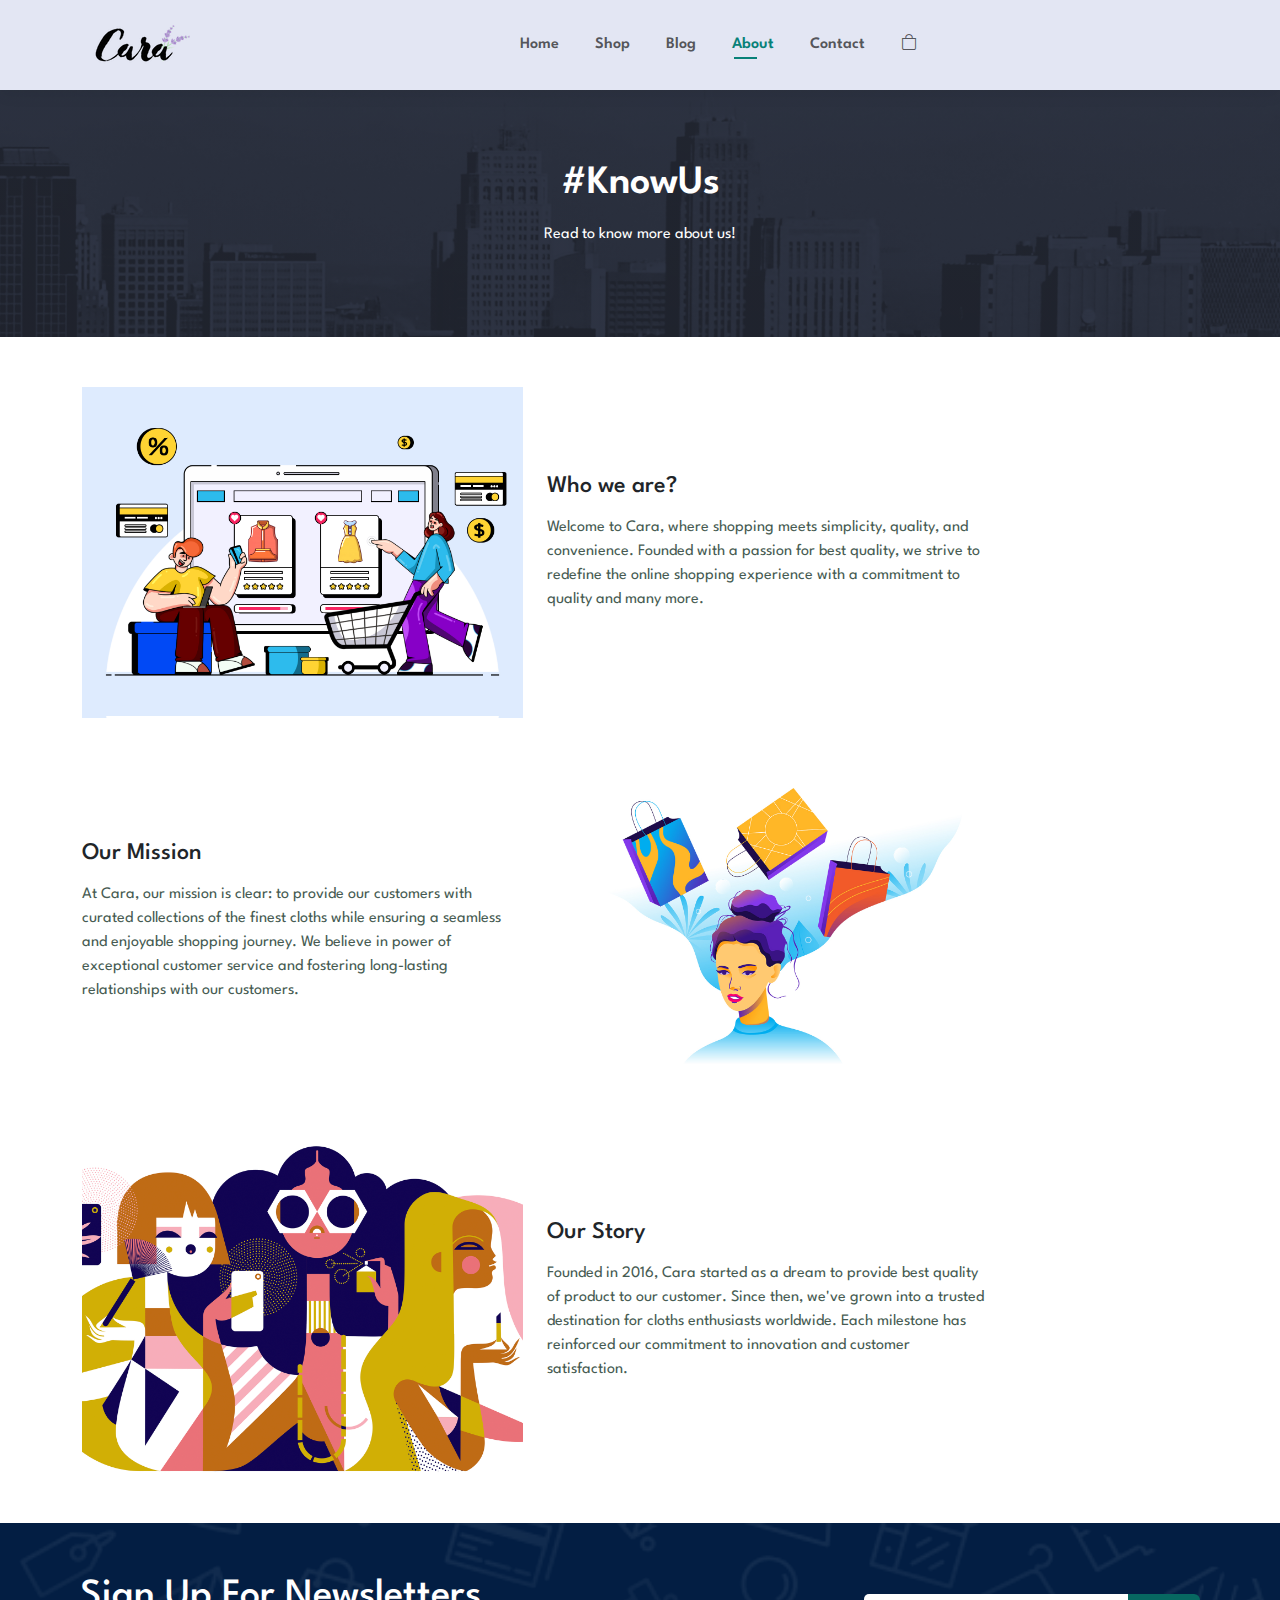
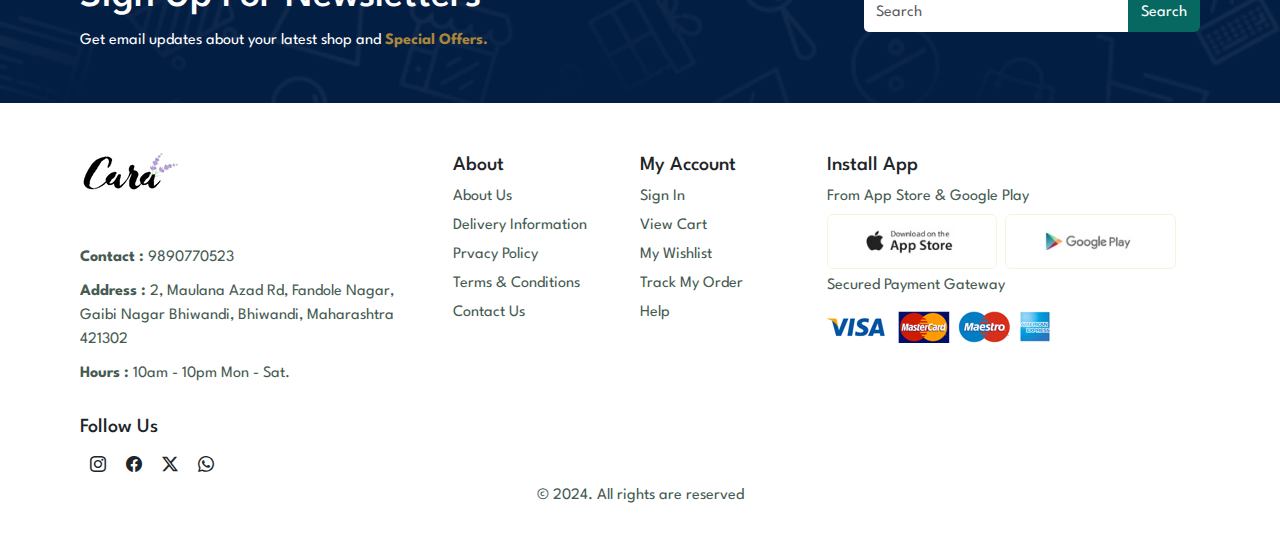
==== about.html @ 980c7d13 "cara site" ====
<!DOCTYPE html>
<html lang="en">
  <head>
    <meta charset="UTF-8" />
    <meta name="viewport" content="width=device-width, initial-scale=1.0" />
    <title>Cara | blog</title>
    <link
      href="https://cdn.jsdelivr.net/npm/bootstrap@5.3.3/dist/css/bootstrap.min.css"
      rel="stylesheet"
      integrity="sha384-QWTKZyjpPEjISv5WaRU9OFeRpok6YctnYmDr5pNlyT2bRjXh0JMhjY6hW+ALEwIH"
      crossorigin="anonymous"
    />
    <link rel="stylesheet" href="about.css" />
    <link
      rel="stylesheet"
      href="https://cdn.jsdelivr.net/npm/bootstrap-icons@1.11.3/font/bootstrap-icons.min.css"
    />
  </head>
  <body>
    <nav class="navbar navbar-expand-lg bg-body-tertiary">
      <div class="container-fluid">
        <a class="navbar-brand" href="#"
          ><img class="img-fluid" src="images/logo.png" alt=""
        /></a>
        <button
          class="navbar-toggler"
          type="button"
          data-bs-toggle="collapse"
          data-bs-target="#navbarSupportedContent"
          aria-controls="navbarSupportedContent"
          aria-expanded="false"
          aria-label="Toggle navigation"
        >
          <span class="navbar-toggler-icon"></span>
        </button>
        <div class="collapse navbar-collapse" id="navbarSupportedContent">
          <ul class="navbar-nav mb-2 mb-lg-0">
            <li class="nav-item">
              <a class="nav-link" aria-current="page" href="index.html">Home</a>
            </li>
            <li class="nav-item">
              <a class="nav-link" aria-current="page" href="shop.html">Shop</a>
            </li>
            <li class="nav-item">
              <a class="nav-link" aria-current="page" href="blog.html">Blog</a>
            </li>
            <li class="nav-item">
              <a class="nav-link active" aria-current="page" href="#">About</a>
            </li>
            <li class="nav-item">
              <a class="nav-link" aria-current="page" href="contact.html"
                >Contact</a
              >
            </li>
            <li class="nav-item">
              <a class="nav-link" aria-current="page" href="#"
                ><i class="bi bi-bag"></i>
              </a>
            </li>
          </ul>
        </div>
      </div>
    </nav>
    <div class="container-fluid bg">
      <div class="row">
        <div class="col banner-text">
          <h1>#KnowUs</h1>
          <p>Read to know more about us!</p>
        </div>
      </div>
    </div>
    <div class="container blog">
      <div class="row">
        <div class="row mb-4 mb-md-5">
          <div class="col-md-5">
            <div>
              <img class="img-fluid" src="images/About/a6.jpg" alt="" />
            </div>
          </div>
          <div class="col-md-5 align-content-center pt-3 pt-md-0">
            <h4>Who we are?</h4>
            <p>
              Welcome to Cara, where shopping meets simplicity, quality, and
              convenience. Founded with a passion for best quality, we strive to
              redefine the online shopping experience with a commitment to
              quality and many more.
            </p>
          </div>
        </div>
        <div class="row mb-4 mb-md-5">
          <div class="col-md-5 order-md-1">
            <img class="img-fluid" src="images/About/a5.jpg" alt="" />
          </div>
          <div class="col-md-5 align-content-center pt-3 pt-md-0">
            <h4>Our Mission</h4>
            <p>
              At Cara, our mission is clear: to provide our customers with
              curated collections of the finest cloths while ensuring a seamless
              and enjoyable shopping journey. We believe in power of exceptional
              customer service and fostering long-lasting relationships with our
              customers.
            </p>
          </div>
        </div>
        <div class="row mb-4 mb-md-5">
          <div class="col-md-5">
            <img class="img-fluid" src="images/About/a4.jpg" alt="" />
          </div>
          <div class="col-md-5 align-content-center pt-3 pt-md-0">
            <h4>Our Story</h4>
            <p>
              Founded in 2016, Cara started as a dream to provide best quality
              of product to our customer. Since then, we've grown into a trusted
              destination for cloths enthusiasts worldwide. Each milestone has
              reinforced our commitment to innovation and customer satisfaction.
            </p>
          </div>
        </div>
      </div>
    </div>

    <div class="container-fluid">
      <div class="row" id="bg-7">
        <div class="col">
          <h1>Sign Up For Newsletters</h1>
          <p>
            Get email updates about your latest shop and
            <span>Special Offers.</span>
          </p>
        </div>
        <div class="col">
          <form class="d-flex" role="search">
            <input
              class="form-control me-2"
              type="search"
              placeholder="Search"
              aria-label="Search"
            />
            <button class="btn" type="submit">Search</button>
          </form>
        </div>
      </div>
    </div>
    <div class="container-fluid" id="footer">
      <div class="row w-100">
        <div class="col-12 col-md-4">
          <div class="mb-5">
            <img class="img-fluid" src="images/logo.png" alt="" />
          </div>
          <div class="mb-4">
            <div class="d-flex">
              <p><b>Contact :</b> <span>9890770523</span></p>
              <!-- <h5>Contact:</h5>
                <p>9890770523</p> -->
            </div>
            <div class="d-flex">
              <p>
                <b>Address :</b>
                <span>
                  2, Maulana Azad Rd, Fandole Nagar, Gaibi Nagar Bhiwandi,
                  Bhiwandi, Maharashtra 421302</span
                >
              </p>
            </div>
            <div class="d-flex">
              <p><b>Hours :</b> <span>10am - 10pm Mon - Sat.</span></p>
            </div>
          </div>
          <div>
            <h5>Follow Us</h5>
            <div class="icons d-flex mt-3">
              <i class="bi bi-instagram"></i>
              <i class="bi bi-facebook"></i>
              <i class="bi bi-twitter-x"></i>
              <i class="bi bi-whatsapp"></i>
            </div>
          </div>
        </div>
        <div class="col-12 col-md-4">
          <div class="row">
            <div class="col">
              <h5>About</h5>
              <p>About Us</p>
              <p>Delivery Information</p>
              <p>Prvacy Policy</p>
              <p>Terms & Conditions</p>
              <p>Contact Us</p>
            </div>
            <div class="col">
              <h5>My Account</h5>
              <p>Sign In</p>
              <p>View Cart</p>
              <p>My Wishlist</p>
              <p>Track My Order</p>
              <p>Help</p>
            </div>
          </div>
        </div>

        <div class="col-12 col-md-4">
          <h5>Install App</h5>
          <p>From App Store & Google Play</p>
          <div class="d-flex">
            <button type="button" class="btn me-2">
              <img class="img-fluid" src="images/pay/app.jpg" alt="" />
            </button>
            <button type="button" class="btn">
              <img class="img-fluid" src="images/pay/play.jpg" alt="" />
            </button>
          </div>
          <p>Secured Payment Gateway</p>
          <img class="img-fluid mt-2" src="images/pay/pay.png" alt="" />
        </div>
      </div>
      <p class="w-100 text-center">&copy 2024. All rights are reserved</p>
    </div>
    <script
      src="https://cdn.jsdelivr.net/npm/bootstrap@5.3.3/dist/js/bootstrap.bundle.min.js"
      integrity="sha384-YvpcrYf0tY3lHB60NNkmXc5s9fDVZLESaAA55NDzOxhy9GkcIdslK1eN7N6jIeHz"
      crossorigin="anonymous"
    ></script>
    <script src="shop.js"></script>
  </body>
</html>
---- about.css ----
@import url(blog.css);
.bg {
  background: linear-gradient(0deg, rgb(10 10 10 / 30%), rgba(10, 10, 10, 0.3)),
    url(images/About/banner.png);
  background-position: right;
}
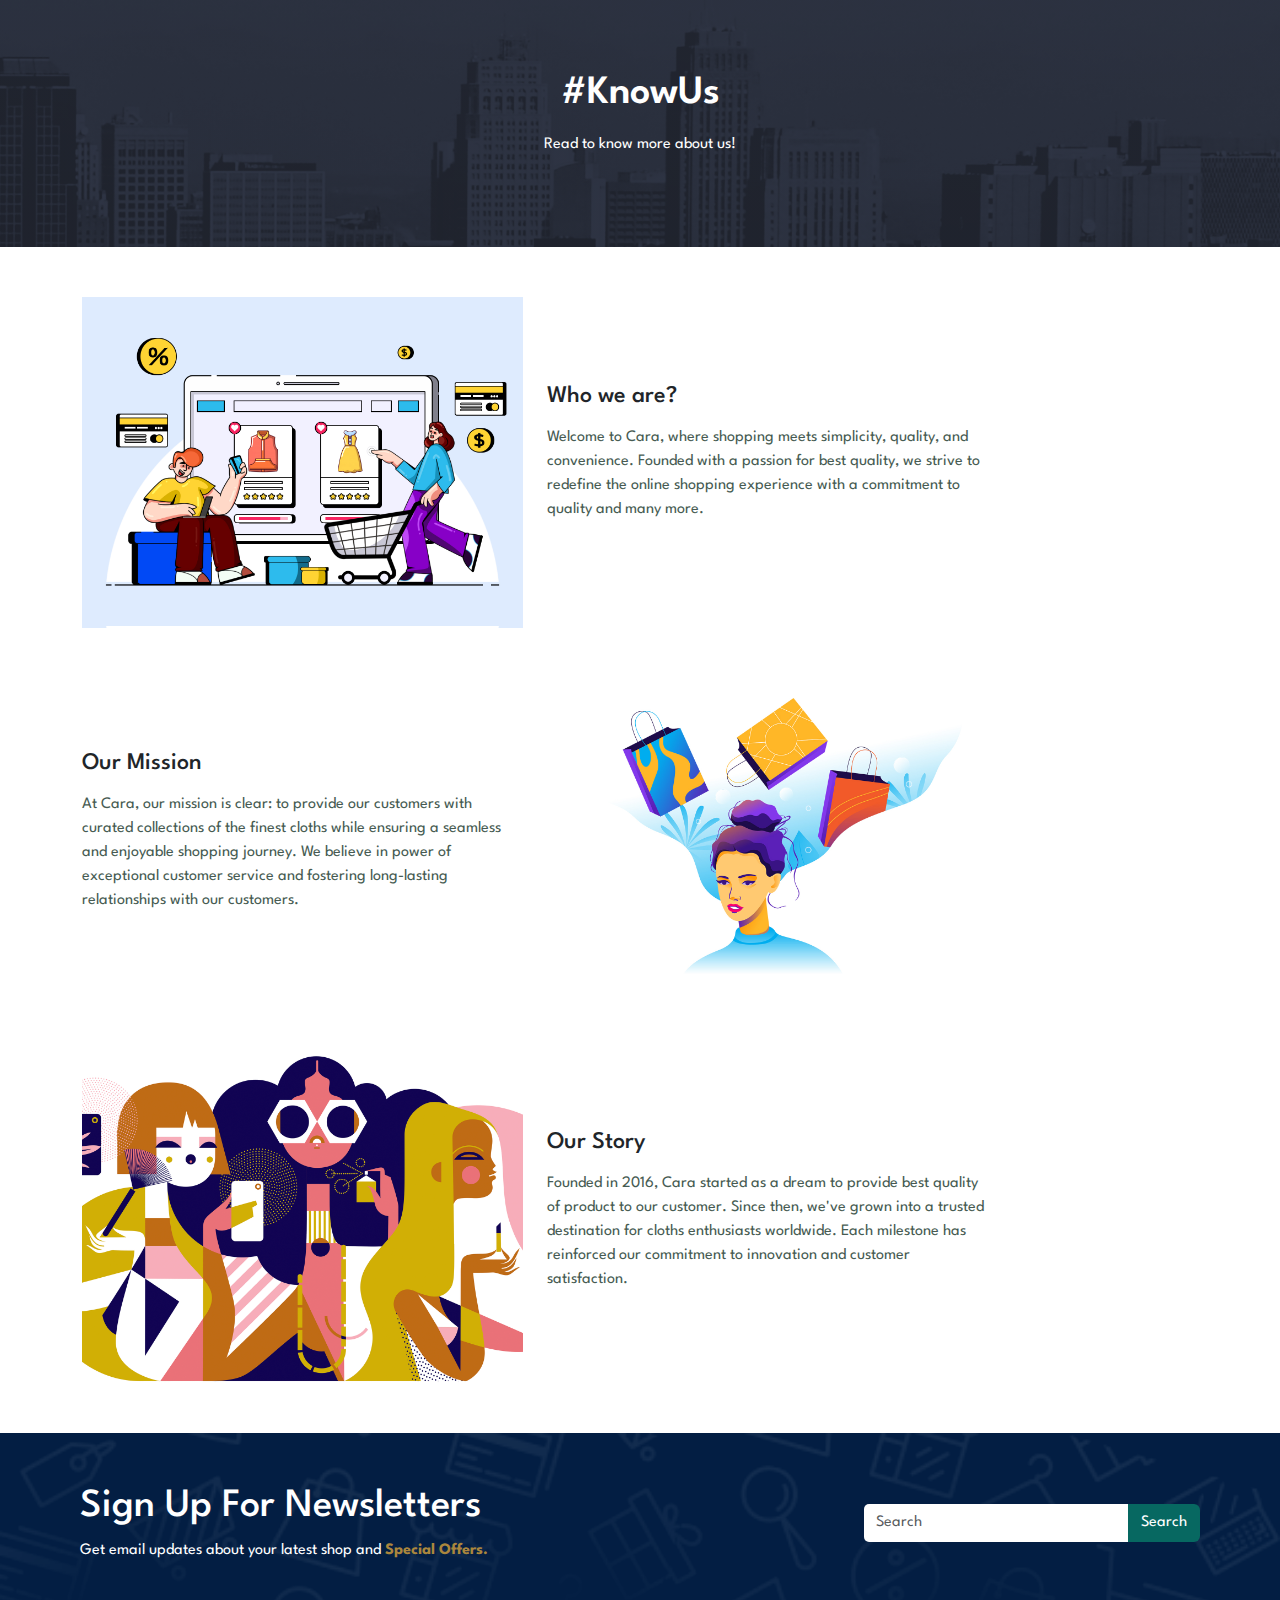
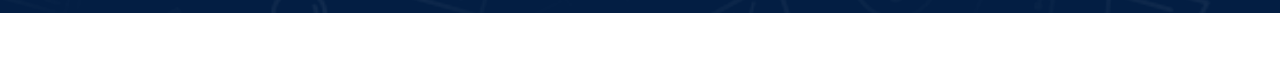
==== commit 6f194e07: "add footer and header to all" ====
--- a/about.html
+++ b/about.html
@@ -1,224 +1,109 @@
 <!DOCTYPE html>
 <html lang="en">
-  <head>
-    <meta charset="UTF-8" />
-    <meta name="viewport" content="width=device-width, initial-scale=1.0" />
-    <title>Cara | blog</title>
-    <link
-      href="https://cdn.jsdelivr.net/npm/bootstrap@5.3.3/dist/css/bootstrap.min.css"
-      rel="stylesheet"
-      integrity="sha384-QWTKZyjpPEjISv5WaRU9OFeRpok6YctnYmDr5pNlyT2bRjXh0JMhjY6hW+ALEwIH"
-      crossorigin="anonymous"
-    />
-    <link rel="stylesheet" href="about.css" />
-    <link
-      rel="stylesheet"
-      href="https://cdn.jsdelivr.net/npm/bootstrap-icons@1.11.3/font/bootstrap-icons.min.css"
-    />
-  </head>
-  <body>
-    <nav class="navbar navbar-expand-lg bg-body-tertiary">
-      <div class="container-fluid">
-        <a class="navbar-brand" href="#"
-          ><img class="img-fluid" src="images/logo.png" alt=""
-        /></a>
-        <button
-          class="navbar-toggler"
-          type="button"
-          data-bs-toggle="collapse"
-          data-bs-target="#navbarSupportedContent"
-          aria-controls="navbarSupportedContent"
-          aria-expanded="false"
-          aria-label="Toggle navigation"
-        >
-          <span class="navbar-toggler-icon"></span>
-        </button>
-        <div class="collapse navbar-collapse" id="navbarSupportedContent">
-          <ul class="navbar-nav mb-2 mb-lg-0">
-            <li class="nav-item">
-              <a class="nav-link" aria-current="page" href="index.html">Home</a>
-            </li>
-            <li class="nav-item">
-              <a class="nav-link" aria-current="page" href="shop.html">Shop</a>
-            </li>
-            <li class="nav-item">
-              <a class="nav-link" aria-current="page" href="blog.html">Blog</a>
-            </li>
-            <li class="nav-item">
-              <a class="nav-link active" aria-current="page" href="#">About</a>
-            </li>
-            <li class="nav-item">
-              <a class="nav-link" aria-current="page" href="contact.html"
-                >Contact</a
-              >
-            </li>
-            <li class="nav-item">
-              <a class="nav-link" aria-current="page" href="#"
-                ><i class="bi bi-bag"></i>
-              </a>
-            </li>
-          </ul>
+
+<head>
+  <meta charset="UTF-8" />
+  <meta name="viewport" content="width=device-width, initial-scale=1.0" />
+  <title>Cara | blog</title>
+  <link href="https://cdn.jsdelivr.net/npm/bootstrap@5.3.3/dist/css/bootstrap.min.css" rel="stylesheet"
+    integrity="sha384-QWTKZyjpPEjISv5WaRU9OFeRpok6YctnYmDr5pNlyT2bRjXh0JMhjY6hW+ALEwIH" crossorigin="anonymous" />
+  <link rel="stylesheet" href="about.css" />
+  <link rel="stylesheet" href="https://cdn.jsdelivr.net/npm/bootstrap-icons@1.11.3/font/bootstrap-icons.min.css" />
+
+  <script src="https://code.jquery.com/jquery-3.3.1.js" integrity="sha256-2Kok7MbOyxpgUVvAk/HJ2jigOSYS2auK4Pfzbm7uH60="
+    crossorigin="anonymous">
+    </script>
+
+  <script>
+    $(function () {
+      $("#header").load("header.html");
+      $("#footer").load("footer.html");
+    });
+  </script>
+</head>
+
+<body>
+  <div id="header"></div>
+  <div class="container-fluid bg">
+    <div class="row">
+      <div class="col banner-text">
+        <h1>#KnowUs</h1>
+        <p>Read to know more about us!</p>
+      </div>
+    </div>
+  </div>
+  <div class="container blog">
+    <div class="row">
+      <div class="row mb-4 mb-md-5">
+        <div class="col-md-5">
+          <div>
+            <img class="img-fluid" src="images/About/a6.jpg" alt="" />
+          </div>
+        </div>
+        <div class="col-md-5 align-content-center pt-3 pt-md-0">
+          <h4>Who we are?</h4>
+          <p>
+            Welcome to Cara, where shopping meets simplicity, quality, and
+            convenience. Founded with a passion for best quality, we strive to
+            redefine the online shopping experience with a commitment to
+            quality and many more.
+          </p>
         </div>
       </div>
-    </nav>
-    <div class="container-fluid bg">
-      <div class="row">
-        <div class="col banner-text">
-          <h1>#KnowUs</h1>
-          <p>Read to know more about us!</p>
+      <div class="row mb-4 mb-md-5">
+        <div class="col-md-5 order-md-1">
+          <img class="img-fluid" src="images/About/a5.jpg" alt="" />
+        </div>
+        <div class="col-md-5 align-content-center pt-3 pt-md-0">
+          <h4>Our Mission</h4>
+          <p>
+            At Cara, our mission is clear: to provide our customers with
+            curated collections of the finest cloths while ensuring a seamless
+            and enjoyable shopping journey. We believe in power of exceptional
+            customer service and fostering long-lasting relationships with our
+            customers.
+          </p>
+        </div>
+      </div>
+      <div class="row mb-4 mb-md-5">
+        <div class="col-md-5">
+          <img class="img-fluid" src="images/About/a4.jpg" alt="" />
+        </div>
+        <div class="col-md-5 align-content-center pt-3 pt-md-0">
+          <h4>Our Story</h4>
+          <p>
+            Founded in 2016, Cara started as a dream to provide best quality
+            of product to our customer. Since then, we've grown into a trusted
+            destination for cloths enthusiasts worldwide. Each milestone has
+            reinforced our commitment to innovation and customer satisfaction.
+          </p>
         </div>
       </div>
     </div>
-    <div class="container blog">
-      <div class="row">
-        <div class="row mb-4 mb-md-5">
-          <div class="col-md-5">
-            <div>
-              <img class="img-fluid" src="images/About/a6.jpg" alt="" />
-            </div>
-          </div>
-          <div class="col-md-5 align-content-center pt-3 pt-md-0">
-            <h4>Who we are?</h4>
-            <p>
-              Welcome to Cara, where shopping meets simplicity, quality, and
-              convenience. Founded with a passion for best quality, we strive to
-              redefine the online shopping experience with a commitment to
-              quality and many more.
-            </p>
-          </div>
-        </div>
-        <div class="row mb-4 mb-md-5">
-          <div class="col-md-5 order-md-1">
-            <img class="img-fluid" src="images/About/a5.jpg" alt="" />
-          </div>
-          <div class="col-md-5 align-content-center pt-3 pt-md-0">
-            <h4>Our Mission</h4>
-            <p>
-              At Cara, our mission is clear: to provide our customers with
-              curated collections of the finest cloths while ensuring a seamless
-              and enjoyable shopping journey. We believe in power of exceptional
-              customer service and fostering long-lasting relationships with our
-              customers.
-            </p>
-          </div>
-        </div>
-        <div class="row mb-4 mb-md-5">
-          <div class="col-md-5">
-            <img class="img-fluid" src="images/About/a4.jpg" alt="" />
-          </div>
-          <div class="col-md-5 align-content-center pt-3 pt-md-0">
-            <h4>Our Story</h4>
-            <p>
-              Founded in 2016, Cara started as a dream to provide best quality
-              of product to our customer. Since then, we've grown into a trusted
-              destination for cloths enthusiasts worldwide. Each milestone has
-              reinforced our commitment to innovation and customer satisfaction.
-            </p>
-          </div>
-        </div>
+  </div>
+
+  <div class="container-fluid">
+    <div class="row" id="bg-7">
+      <div class="col">
+        <h1>Sign Up For Newsletters</h1>
+        <p>
+          Get email updates about your latest shop and
+          <span>Special Offers.</span>
+        </p>
+      </div>
+      <div class="col">
+        <form class="d-flex" role="search">
+          <input class="form-control me-2" type="search" placeholder="Search" aria-label="Search" />
+          <button class="btn" type="submit">Search</button>
+        </form>
       </div>
     </div>
+  </div>
+  <div id="footer"></div>
+  <script src="https://cdn.jsdelivr.net/npm/bootstrap@5.3.3/dist/js/bootstrap.bundle.min.js"
+    integrity="sha384-YvpcrYf0tY3lHB60NNkmXc5s9fDVZLESaAA55NDzOxhy9GkcIdslK1eN7N6jIeHz"
+    crossorigin="anonymous"></script>
+  <script src="logincheck.js"></script>
+</body>
 
-    <div class="container-fluid">
-      <div class="row" id="bg-7">
-        <div class="col">
-          <h1>Sign Up For Newsletters</h1>
-          <p>
-            Get email updates about your latest shop and
-            <span>Special Offers.</span>
-          </p>
-        </div>
-        <div class="col">
-          <form class="d-flex" role="search">
-            <input
-              class="form-control me-2"
-              type="search"
-              placeholder="Search"
-              aria-label="Search"
-            />
-            <button class="btn" type="submit">Search</button>
-          </form>
-        </div>
-      </div>
-    </div>
-    <div class="container-fluid" id="footer">
-      <div class="row w-100">
-        <div class="col-12 col-md-4">
-          <div class="mb-5">
-            <img class="img-fluid" src="images/logo.png" alt="" />
-          </div>
-          <div class="mb-4">
-            <div class="d-flex">
-              <p><b>Contact :</b> <span>9890770523</span></p>
-              <!-- <h5>Contact:</h5>
-                <p>9890770523</p> -->
-            </div>
-            <div class="d-flex">
-              <p>
-                <b>Address :</b>
-                <span>
-                  2, Maulana Azad Rd, Fandole Nagar, Gaibi Nagar Bhiwandi,
-                  Bhiwandi, Maharashtra 421302</span
-                >
-              </p>
-            </div>
-            <div class="d-flex">
-              <p><b>Hours :</b> <span>10am - 10pm Mon - Sat.</span></p>
-            </div>
-          </div>
-          <div>
-            <h5>Follow Us</h5>
-            <div class="icons d-flex mt-3">
-              <i class="bi bi-instagram"></i>
-              <i class="bi bi-facebook"></i>
-              <i class="bi bi-twitter-x"></i>
-              <i class="bi bi-whatsapp"></i>
-            </div>
-          </div>
-        </div>
-        <div class="col-12 col-md-4">
-          <div class="row">
-            <div class="col">
-              <h5>About</h5>
-              <p>About Us</p>
-              <p>Delivery Information</p>
-              <p>Prvacy Policy</p>
-              <p>Terms & Conditions</p>
-              <p>Contact Us</p>
-            </div>
-            <div class="col">
-              <h5>My Account</h5>
-              <p>Sign In</p>
-              <p>View Cart</p>
-              <p>My Wishlist</p>
-              <p>Track My Order</p>
-              <p>Help</p>
-            </div>
-          </div>
-        </div>
-
-        <div class="col-12 col-md-4">
-          <h5>Install App</h5>
-          <p>From App Store & Google Play</p>
-          <div class="d-flex">
-            <button type="button" class="btn me-2">
-              <img class="img-fluid" src="images/pay/app.jpg" alt="" />
-            </button>
-            <button type="button" class="btn">
-              <img class="img-fluid" src="images/pay/play.jpg" alt="" />
-            </button>
-          </div>
-          <p>Secured Payment Gateway</p>
-          <img class="img-fluid mt-2" src="images/pay/pay.png" alt="" />
-        </div>
-      </div>
-      <p class="w-100 text-center">&copy 2024. All rights are reserved</p>
-    </div>
-    <script
-      src="https://cdn.jsdelivr.net/npm/bootstrap@5.3.3/dist/js/bootstrap.bundle.min.js"
-      integrity="sha384-YvpcrYf0tY3lHB60NNkmXc5s9fDVZLESaAA55NDzOxhy9GkcIdslK1eN7N6jIeHz"
-      crossorigin="anonymous"
-    ></script>
-    <script src="shop.js"></script>
-  </body>
-</html>
+</html>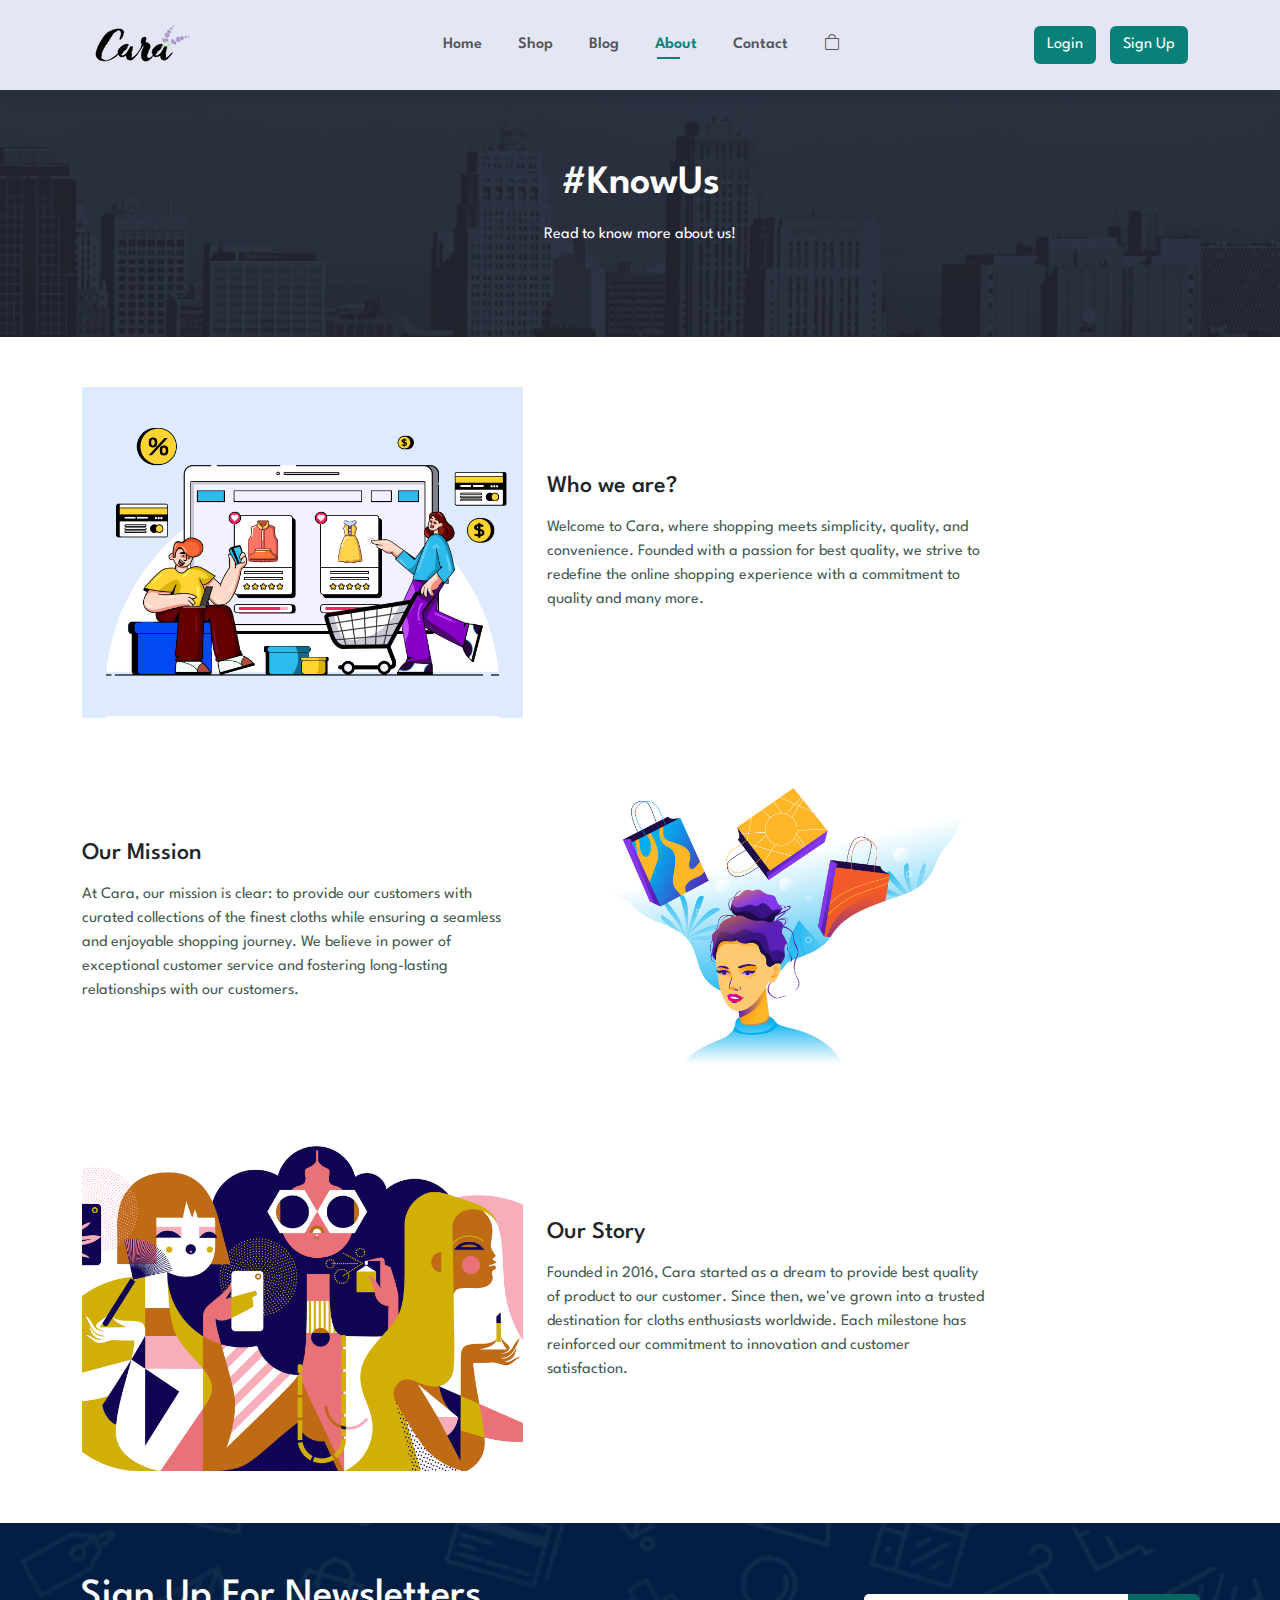
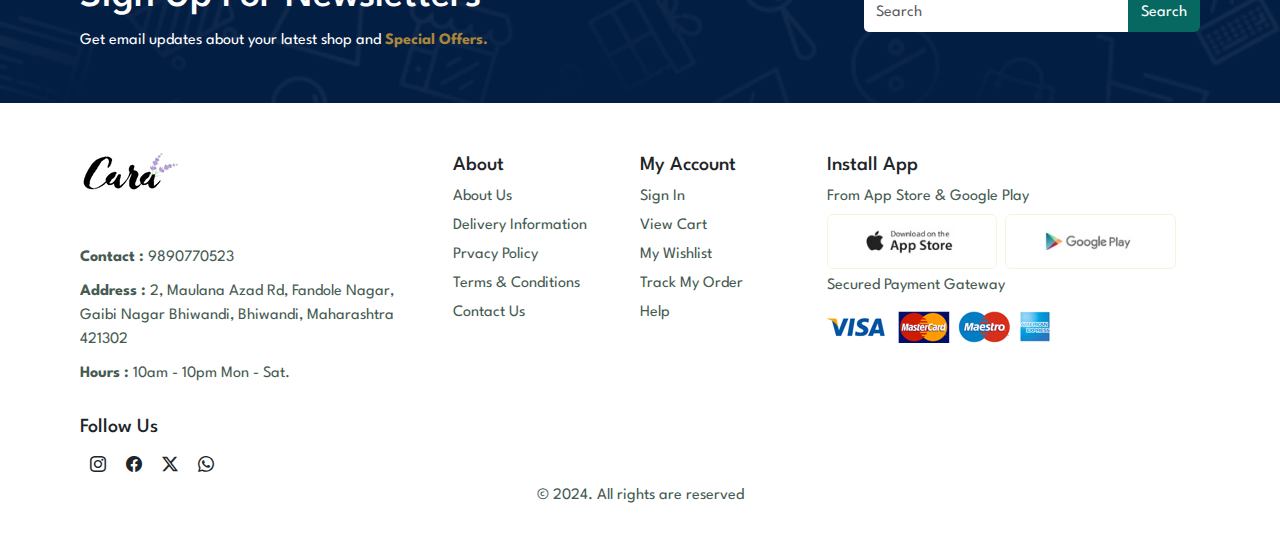
==== commit 06965978: "make site perfect" ====
--- a/about.html
+++ b/about.html
@@ -9,21 +9,63 @@
     integrity="sha384-QWTKZyjpPEjISv5WaRU9OFeRpok6YctnYmDr5pNlyT2bRjXh0JMhjY6hW+ALEwIH" crossorigin="anonymous" />
   <link rel="stylesheet" href="about.css" />
   <link rel="stylesheet" href="https://cdn.jsdelivr.net/npm/bootstrap-icons@1.11.3/font/bootstrap-icons.min.css" />
-
-  <script src="https://code.jquery.com/jquery-3.3.1.js" integrity="sha256-2Kok7MbOyxpgUVvAk/HJ2jigOSYS2auK4Pfzbm7uH60="
-    crossorigin="anonymous">
-    </script>
-
-  <script>
-    $(function () {
-      $("#header").load("header.html");
-      $("#footer").load("footer.html");
-    });
-  </script>
 </head>
 
 <body>
-  <div id="header"></div>
+  <nav class="navbar navbar-expand-lg bg-body-tertiary">
+    <div class="container-fluid">
+      <a class="navbar-brand" href="#"><img class="img-fluid" src="images/logo.png" alt="" /></a>
+      <button class="navbar-toggler" type="button" data-bs-toggle="collapse" data-bs-target="#navbarSupportedContent"
+        aria-controls="navbarSupportedContent" aria-expanded="false" aria-label="Toggle navigation">
+        <span class="navbar-toggler-icon"></span>
+      </button>
+      <div class="collapse navbar-collapse" id="navbarSupportedContent">
+        <ul class="navbar-nav mb-2 mb-lg-0">
+          <li class="nav-item">
+            <a class="nav-link" aria-current="page" href="index.html">Home</a>
+          </li>
+          <li class="nav-item">
+            <a class="nav-link " aria-current="page" href="shop.html">Shop</a>
+          </li>
+          <li class="nav-item">
+            <a class="nav-link " aria-current="page" href="blog.html">Blog</a>
+          </li>
+          <li class="nav-item">
+            <a class="nav-link active" aria-current="page" href="about.html">About</a>
+          </li>
+          <li class="nav-item">
+            <a class="nav-link" aria-current="page" href="contact.html">Contact</a>
+          </li>
+          <li class="nav-item">
+            <a class="nav-link" aria-current="page" href="#"><i class="bi bi-bag"></i>
+            </a>
+          </li>
+        </ul>
+        <div class="login">
+          <a class="btn login" href="login.html">Login</a>
+          <a class="btn" href="signup.html">Sign Up</a>
+        </div>
+
+        <div class="profile dropdown">
+          <!-- <img class="img-fluid" src="images/profile.jpg" alt="" />
+            <p class="name"></p> -->
+          <button class="btn dropdown-toggle" type="button" data-bs-toggle="dropdown" aria-expanded="false">
+            <div class="d-flex align-items-center">
+              <img class="img-fluid" src="images/profile.jpg" alt="" />
+              <p id="profile-name">Dummy</p>
+            </div>
+          </button>
+          <ul class="dropdown-menu">
+            <li id="logout">
+              <a class="dropdown-item" href="index.html">Logout</a>
+            </li>
+            <li><a class="dropdown-item" href="#">Another action</a></li>
+            <li><a class="dropdown-item" href="#">Something else here</a></li>
+          </ul>
+        </div>
+      </div>
+    </div>
+  </nav>
   <div class="container-fluid bg">
     <div class="row">
       <div class="col banner-text">
@@ -99,11 +141,82 @@
       </div>
     </div>
   </div>
-  <div id="footer"></div>
+  <div class="container-fluid" id="footer">
+    <div class="row w-100">
+      <div class="col-12 col-md-4">
+        <div class="mb-5">
+          <img class="img-fluid" src="images/logo.png" alt="" />
+        </div>
+        <div class="mb-4">
+          <div class="d-flex">
+            <p><b>Contact :</b> <span>9890770523</span></p>
+            <!-- <h5>Contact:</h5>
+              <p>9890770523</p> -->
+          </div>
+          <div class="d-flex">
+            <p>
+              <b>Address :</b>
+              <span>
+                2, Maulana Azad Rd, Fandole Nagar, Gaibi Nagar Bhiwandi,
+                Bhiwandi, Maharashtra 421302</span>
+            </p>
+          </div>
+          <div class="d-flex">
+            <p><b>Hours :</b> <span>10am - 10pm Mon - Sat.</span></p>
+          </div>
+        </div>
+        <div>
+          <h5>Follow Us</h5>
+          <div class="icons d-flex mt-3">
+            <i class="bi bi-instagram"></i>
+            <i class="bi bi-facebook"></i>
+            <i class="bi bi-twitter-x"></i>
+            <i class="bi bi-whatsapp"></i>
+          </div>
+        </div>
+      </div>
+      <div class="col-12 col-md-4">
+        <div class="row">
+          <div class="col">
+            <h5>About</h5>
+            <p>About Us</p>
+            <p>Delivery Information</p>
+            <p>Prvacy Policy</p>
+            <p>Terms & Conditions</p>
+            <p>Contact Us</p>
+          </div>
+          <div class="col">
+            <h5>My Account</h5>
+            <p>Sign In</p>
+            <p>View Cart</p>
+            <p>My Wishlist</p>
+            <p>Track My Order</p>
+            <p>Help</p>
+          </div>
+        </div>
+      </div>
+
+      <div class="col-12 col-md-4">
+        <h5>Install App</h5>
+        <p>From App Store & Google Play</p>
+        <div class="d-flex">
+          <button type="button" class="btn me-2">
+            <img class="img-fluid" src="images/pay/app.jpg" alt="" />
+          </button>
+          <button type="button" class="btn">
+            <img class="img-fluid" src="images/pay/play.jpg" alt="" />
+          </button>
+        </div>
+        <p>Secured Payment Gateway</p>
+        <img class="img-fluid mt-2" src="images/pay/pay.png" alt="" />
+      </div>
+    </div>
+    <p class="w-100 text-center">&copy 2024. All rights are reserved</p>
+  </div>
   <script src="https://cdn.jsdelivr.net/npm/bootstrap@5.3.3/dist/js/bootstrap.bundle.min.js"
     integrity="sha384-YvpcrYf0tY3lHB60NNkmXc5s9fDVZLESaAA55NDzOxhy9GkcIdslK1eN7N6jIeHz"
     crossorigin="anonymous"></script>
-  <script src="logincheck.js"></script>
+  <script src="blog.js"></script>
 </body>
 
 </html>